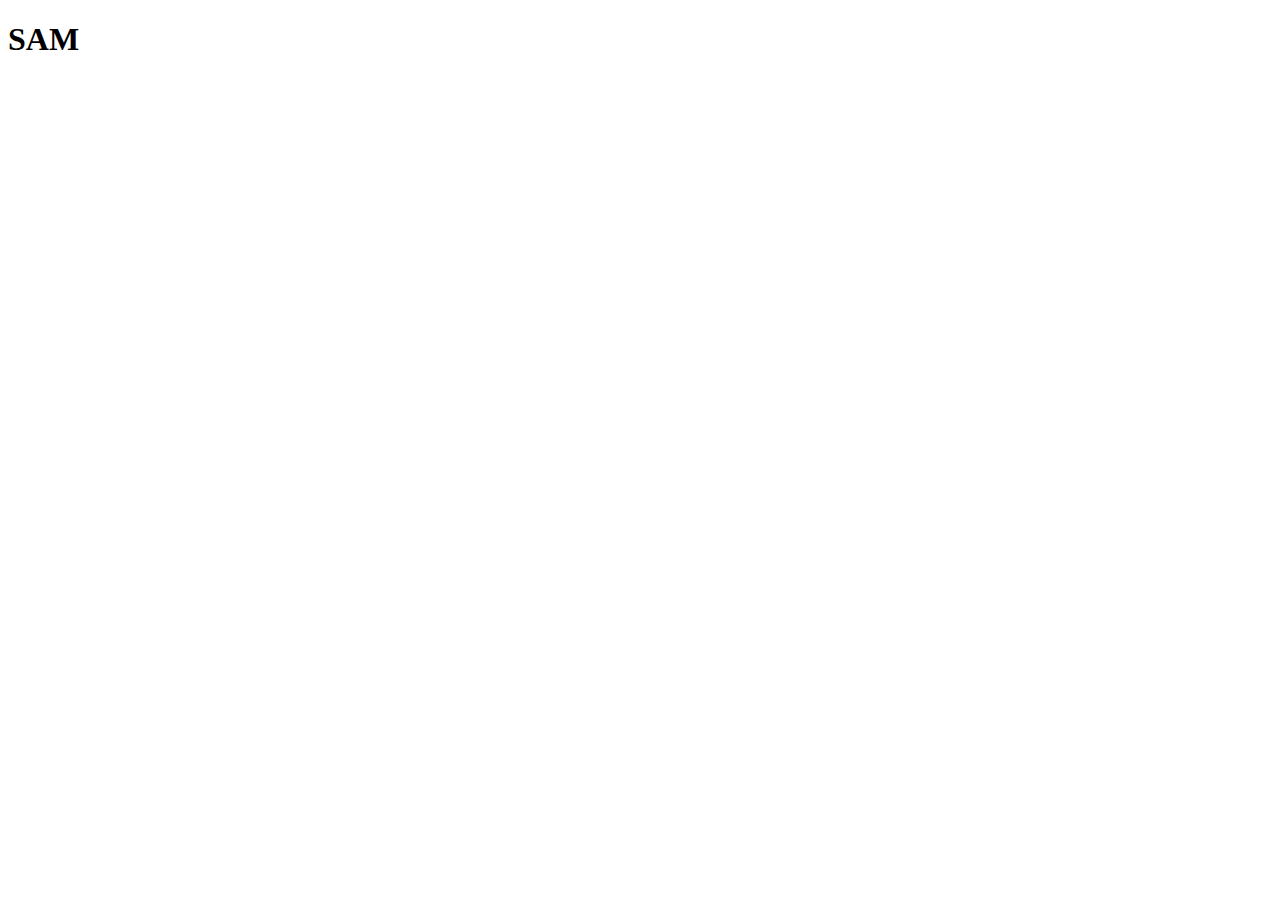
==== index.html @ 5a570daf "initialize" ====
<!DOCTYPE html>
<html lang="en">
<head>
    <meta charset="UTF-8">
    <meta http-equiv="X-UA-Compatible" content="IE=edge">
    <meta name="viewport" content="width=device-width, initial-scale=1.0">
    <title>Document</title>
</head>
<body>
    <h1>SAM</h1>
</body>
</html>
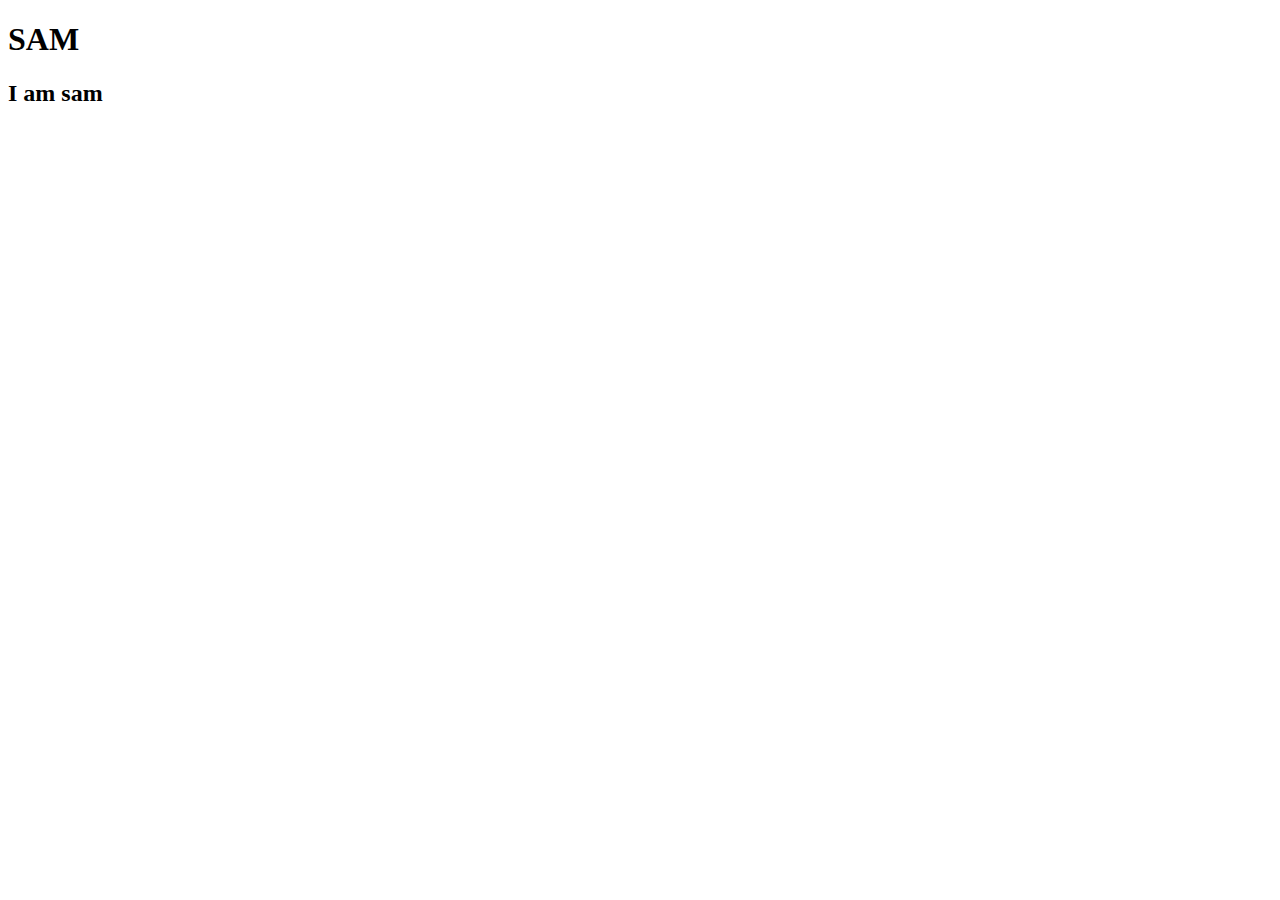
==== commit c18b3023: "added a comment" ====
--- a/index.html
+++ b/index.html
@@ -8,5 +8,7 @@
 </head>
 <body>
     <h1>SAM</h1>
+    <h2>I am sam</h2>
 </body>
-</html>+</html>
+<!-- this is a comment to test my commit-->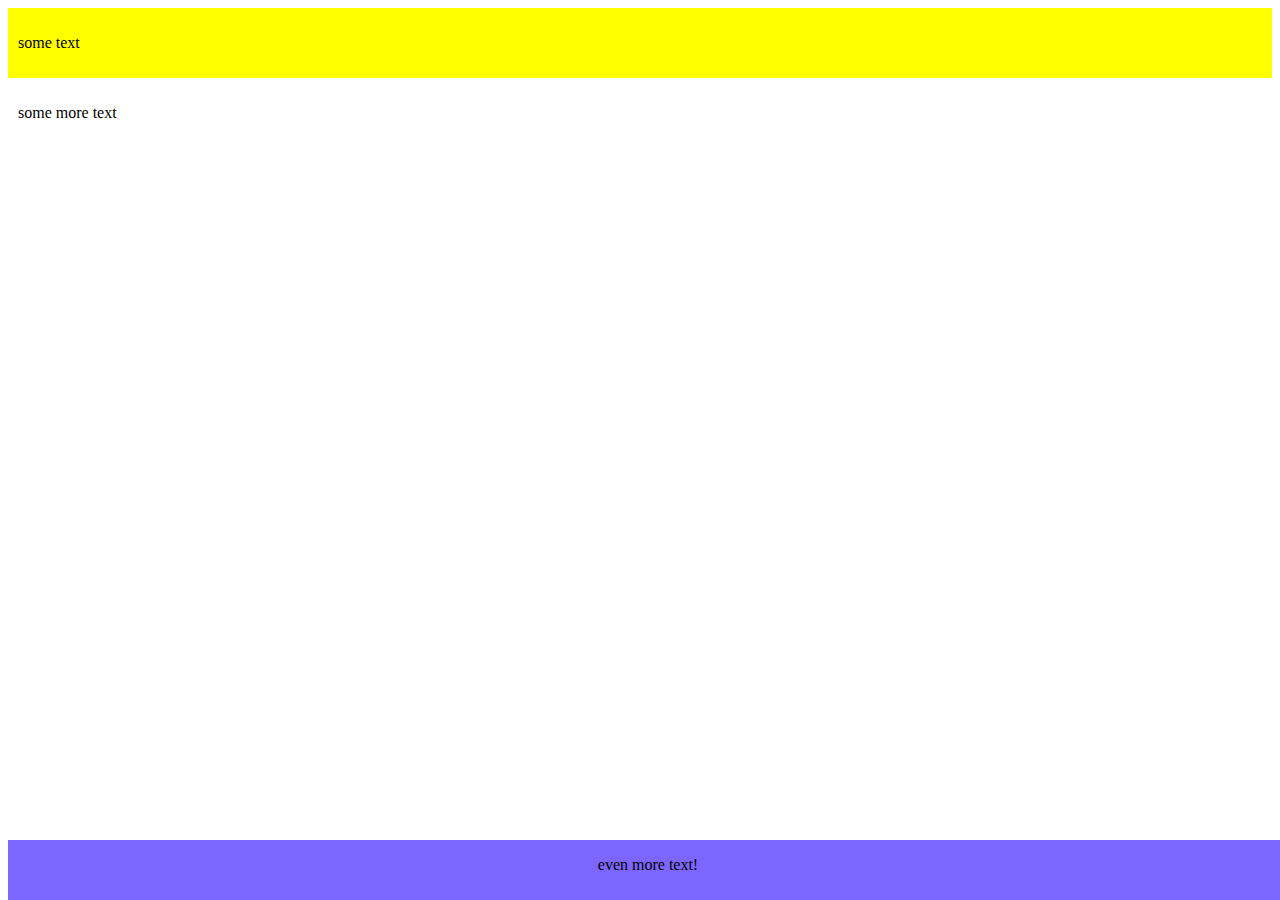
==== commit 7f235b8f: "added header and footer" ====
--- a/index.html
+++ b/index.html
@@ -1,14 +1,26 @@
 <!DOCTYPE html>
 <html lang="en">
+
 <head>
     <meta charset="UTF-8">
     <meta http-equiv="X-UA-Compatible" content="IE=edge">
     <meta name="viewport" content="width=device-width, initial-scale=1.0">
-    <title>Document</title>
+    <title>SamSite</title>
+    <link rel="shortcut icon" href="favicon-32x32.png" type="image/x-icon" />
+    <link rel="stylesheet" href="style.css">
 </head>
-<body>
-    <h1>SAM</h1>
-    <h2>I am sam</h2>
-</body>
+
+<div id="container">
+    <div id="header">
+        <p>some text</p>
+    </div>
+    <div id="body">
+        <p>some more text</p>
+    </div>
+    <div id="footer">
+        <p>even more text!</p>
+    </div>
+</div>
+
 </html>
 <!-- this is a comment to test my commit-->--- a/style.css
+++ b/style.css
@@ -0,0 +1,23 @@
+.container{
+    min-height: 100%;
+    position: relative;
+}
+
+#header {
+    background:#ff0;
+    padding:10px;
+}
+
+#body {
+    padding:10px;
+    padding-bottom:60px;   /* Height of the footer */
+}
+
+#footer {
+    position:absolute;
+    bottom:0;
+    width:100%;
+    height:60px;   /* Height of the footer */
+    background:rgb(125, 102, 255);
+    text-align: center;
+}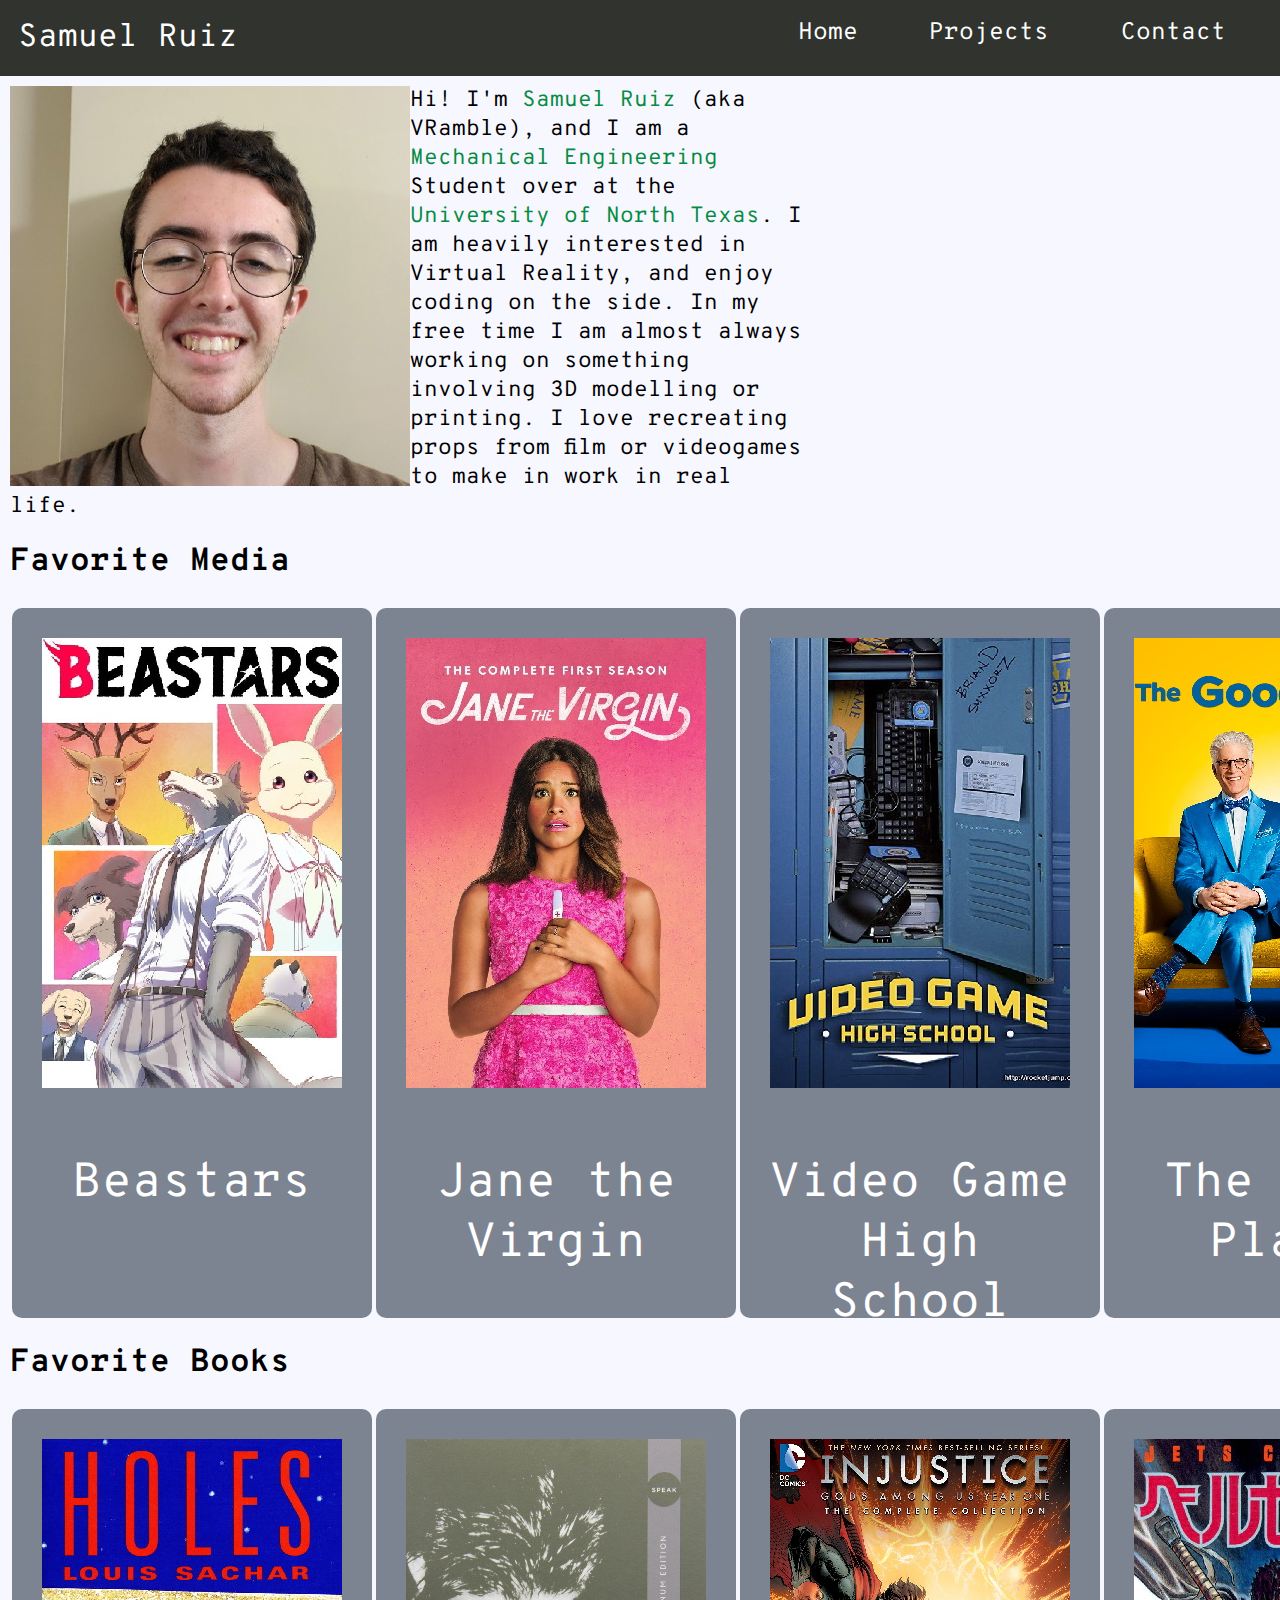
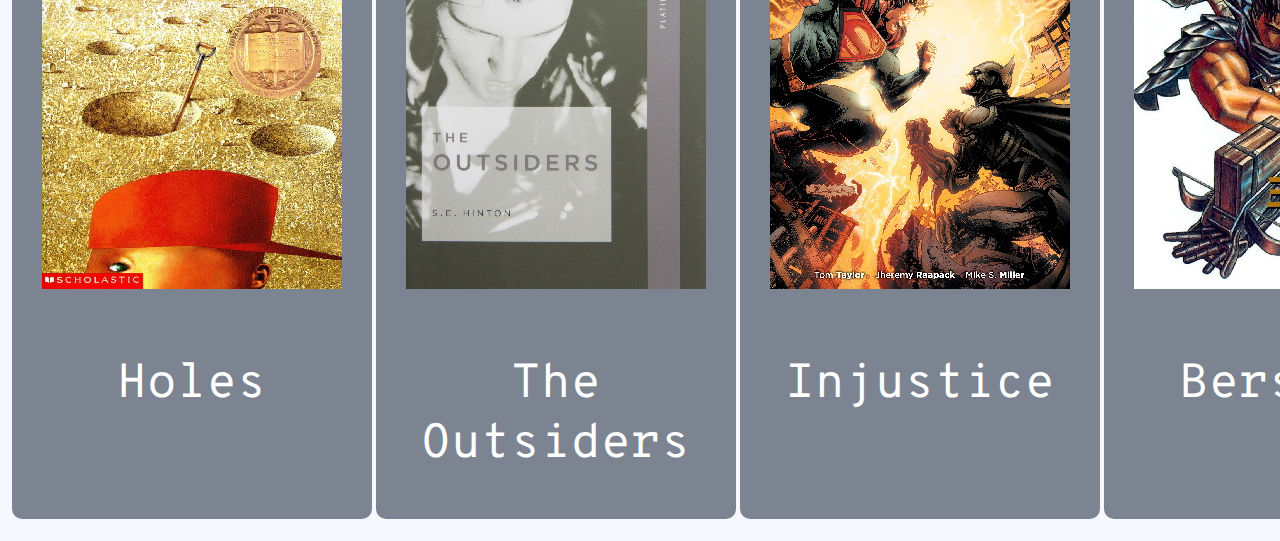
==== commit dc370bb7: "favorites" ====
--- a/index.html
+++ b/index.html
@@ -6,21 +6,71 @@
     <meta http-equiv="X-UA-Compatible" content="IE=edge">
     <meta name="viewport" content="width=device-width, initial-scale=1.0">
     <title>SamSite</title>
-    <link rel="shortcut icon" href="favicon-32x32.png" type="image/x-icon" />
+    <link rel="shortcut icon" href="images/other/favicon-32x32.png" type="image/x-icon" />
     <link rel="stylesheet" href="style.css">
+    <link rel="preconnect" href="https://fonts.googleapis.com">
+    <link rel="preconnect" href="https://fonts.gstatic.com" crossorigin>
+    <link href="https://fonts.googleapis.com/css2?family=Overpass+Mono:wght@300&display=swap" rel="stylesheet"> 
 </head>
 
-<div id="container">
-    <div id="header">
-        <p>some text</p>
+<body style="margin-top: 0;margin-bottom: 0;margin-left: 0;margin-right: 0;" bgcolor="#F7F7FF">
+    <div id="container">
+        <div id="header">
+            <div class="big header2">Samuel Ruiz</div>
+            <div class="medium header2" style="float: right; width: 500px;">
+                <div class="contact" style="font-family: 'Overpass Mono', monospace;">
+                    <a href="index.html" class="textbutton" style="font-family: 'Overpass Mono', monospace;">Home</a>
+                    <a href="projects.html" class="textbutton" style="font-family: 'Overpass Mono', monospace;">Projects</a>
+                    <a href="contact.html" class="textbutton" style="font-family: 'Overpass Mono', monospace;">Contact</a>
+                </div>
+            </div>
+        </div>
+        <div id="body">
+            <div style="text-align: left;width: 800px;font-size: 139%;">
+                <img src="images/other/sam.jpg" alt="" align="left"> Hi! I'm <span style="color: #058C42;"> Samuel Ruiz</span> (aka VRamble), and I am a <span style="color: #058C42;">Mechanical Engineering</span> Student over at the <span style="color: #058C42;">University of North Texas</span>. I am heavily interested in Virtual Reality, and enjoy coding on the side. In my free time I am almost always working on something involving 3D modelling or printing. I love recreating props from film or videogames to make in work in real life.
+            </div>
+            <h1>Favorite Media</h1>
+            <div class="contact">
+                <div class="box" style="font-size: 300%;width:350px;height: 650px;" onclick="window.open('https://www.justwatch.com/us/tv-show/beastars')">
+                    <img src="images/media/beastars.jpg" alt="">
+                    <p>Beastars</p>
+                </div>
+                <div class="box" style="font-size: 300%;width:350px;height: 650px;" onclick="window.open('https://www.justwatch.com/us/tv-show/jane-the-virgin')">
+                    <img src="images/media/jane.jpg" alt="">
+                    <p>Jane the Virgin</p>
+                </div>
+                <div class="box" style="font-size: 300%;width:350px;height: 650px;" onclick="window.open('https://www.youtube.com/watch?v=1JqR3GVqib4&list=PLsMtUWKCmBPRFzqglpk4YQlNFy8wzSXBN')">
+                    <img src="images/media/vghs.jpg" alt="">
+                    <p>Video Game High School</p>
+                </div>
+                <div class="box" style="font-size: 300%;width:350px;height: 650px;" onclick="window.open('https://www.justwatch.com/us/tv-show/the-good-place')">
+                    <img src="images/media/good.jpg" alt="">
+                    <p>The Good Place</p>
+                </div>
+            </div>
+
+            <h1>Favorite Books</h1>
+            <div class="contact">
+                <div class="box" style="font-size: 300%;width:350px;height: 650px;" onclick="window.open('https://www.amazon.com/Holes-Louis-Sachar/dp/0440414806/ref=tmm_pap_swatch_0?_encoding=UTF8&qid=1641278933&sr=8-2')">
+                    <img src="images/media/hole.jpg" alt="">
+                    <p>Holes</p>
+                </div>
+                <div class="box" style="font-size: 300%;width:350px;height: 650px;" onclick="window.open('https://www.amazon.com/Outsiders-S-Hinton/dp/014240733X/ref=sr_1_3?crid=JMTJ6HSOSQF1&keywords=the+outsiders&qid=1641279081&sprefix=the+outsider%2Caps%2C135&sr=8-3')">
+                    <img src="images/media/out.jpg" alt="">
+                    <p>The Outsiders</p>
+                </div>
+                <div class="box" style="font-size: 300%;width:350px;height: 650px;" onclick="window.open('https://www.amazon.com/Injustice-Gods-Among-Complete-Collection/dp/1401262791/ref=sr_1_2?crid=1RMBV7RVLC87X&keywords=injustice&qid=1641279272&sprefix=injusti%2Caps%2C134&sr=8-2')">
+                    <img src="images/media/inj.jpg" alt="">
+                    <p>Injustice</p>
+                </div>
+                <div class="box" style="font-size: 300%;width:350px;height: 650px;" onclick="window.open('https://www.amazon.com/Berserk-Vol-1-Kentaro-Miura/dp/1593070209/ref=sr_1_8?crid=20WRT6BQB92CI&keywords=berserk&qid=1641279502&sprefix=berse%2Caps%2C143&sr=8-8')">
+                    <img src="images/media/ber.jpg" alt="">
+                    <p>Berserk</p>
+                </div>
+            </div>
+        </div>
     </div>
-    <div id="body">
-        <p>some more text</p>
-    </div>
-    <div id="footer">
-        <p>even more text!</p>
-    </div>
-</div>
+</body>
 
 </html>
 <!-- this is a comment to test my commit-->--- a/style.css
+++ b/style.css
@@ -4,20 +4,93 @@
 }
 
 #header {
-    background:#ff0;
-    padding:10px;
+    background: #30332E;
+    padding: 2vh;
+    font-family: 'Overpass Mono', monospace;
+    color: white;
+}
+
+.big{
+    font-size: 200%;
+}
+
+.medium{
+    font-size: 150%;
 }
 
 #body {
     padding:10px;
-    padding-bottom:60px;   /* Height of the footer */
+    padding-bottom:2vh;   /* Height of the footer */
+    font-family: 'Overpass Mono', monospace;
 }
 
 #footer {
     position:absolute;
     bottom:0;
     width:100%;
-    height:60px;   /* Height of the footer */
-    background:rgb(125, 102, 255);
+    height:8vh;   /* Height of the footer */
+    background: #30332E;
+    font-family: 'Overpass Mono', monospace;
+}
+
+.contact{
+    display: flex;
+    align-items: center;
+    justify-content: space-around;
+    font-family: 'Overpass Mono', monospace;
+}
+
+.button {
+    border: none;
+    color: white;
+    padding: 15px 32px;
+    border-radius: 10px;
     text-align: center;
+    text-decoration: none;
+    display: inline-block;
+    font-size: 16px;
+    margin: 4px 2px;
+    cursor: pointer;
+    background-color: #16DB65;
+}
+
+.box {
+    border: none;
+    color: white;
+    padding: 30px 30px;
+    border-radius: 10px;
+    text-align: center;
+    text-decoration: none;
+    display: inline-block;
+    font-size: 16px;
+    margin: 4px 2px;
+    cursor: pointer;
+    background-color: #7D8491;
+}
+
+.box:hover{
+    background-color: #30332E;
+}
+
+.textbutton{
+    border: none;
+    color: white;
+    text-align: center;
+    text-decoration: none;
+    display: inline-block;
+    font-size: 100%;
+    cursor: pointer;
+    background-color: #30332E;
+}
+
+.textbutton:hover{
+    color:darkgrey;
+}
+
+.button:hover{
+    background-color: #058C42;
+}
+
+.header2{
+    display: inline-block;
 }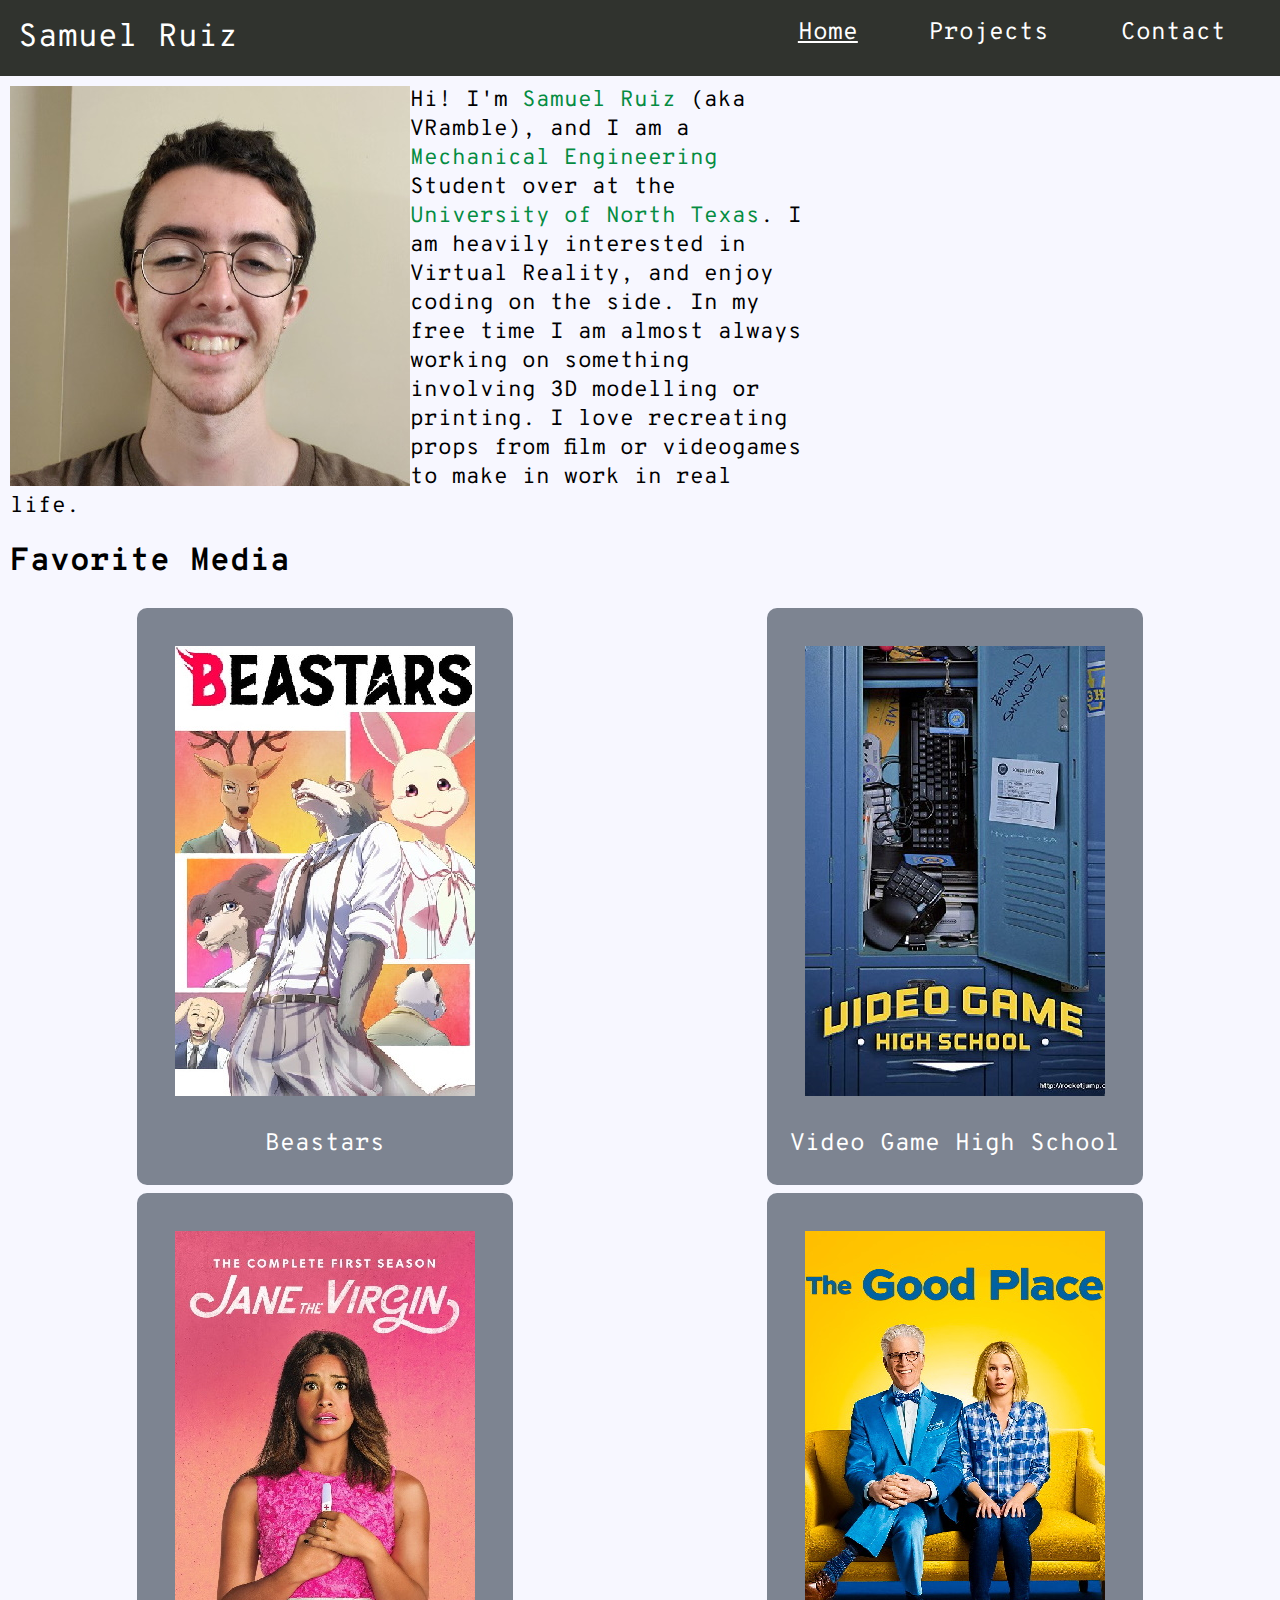
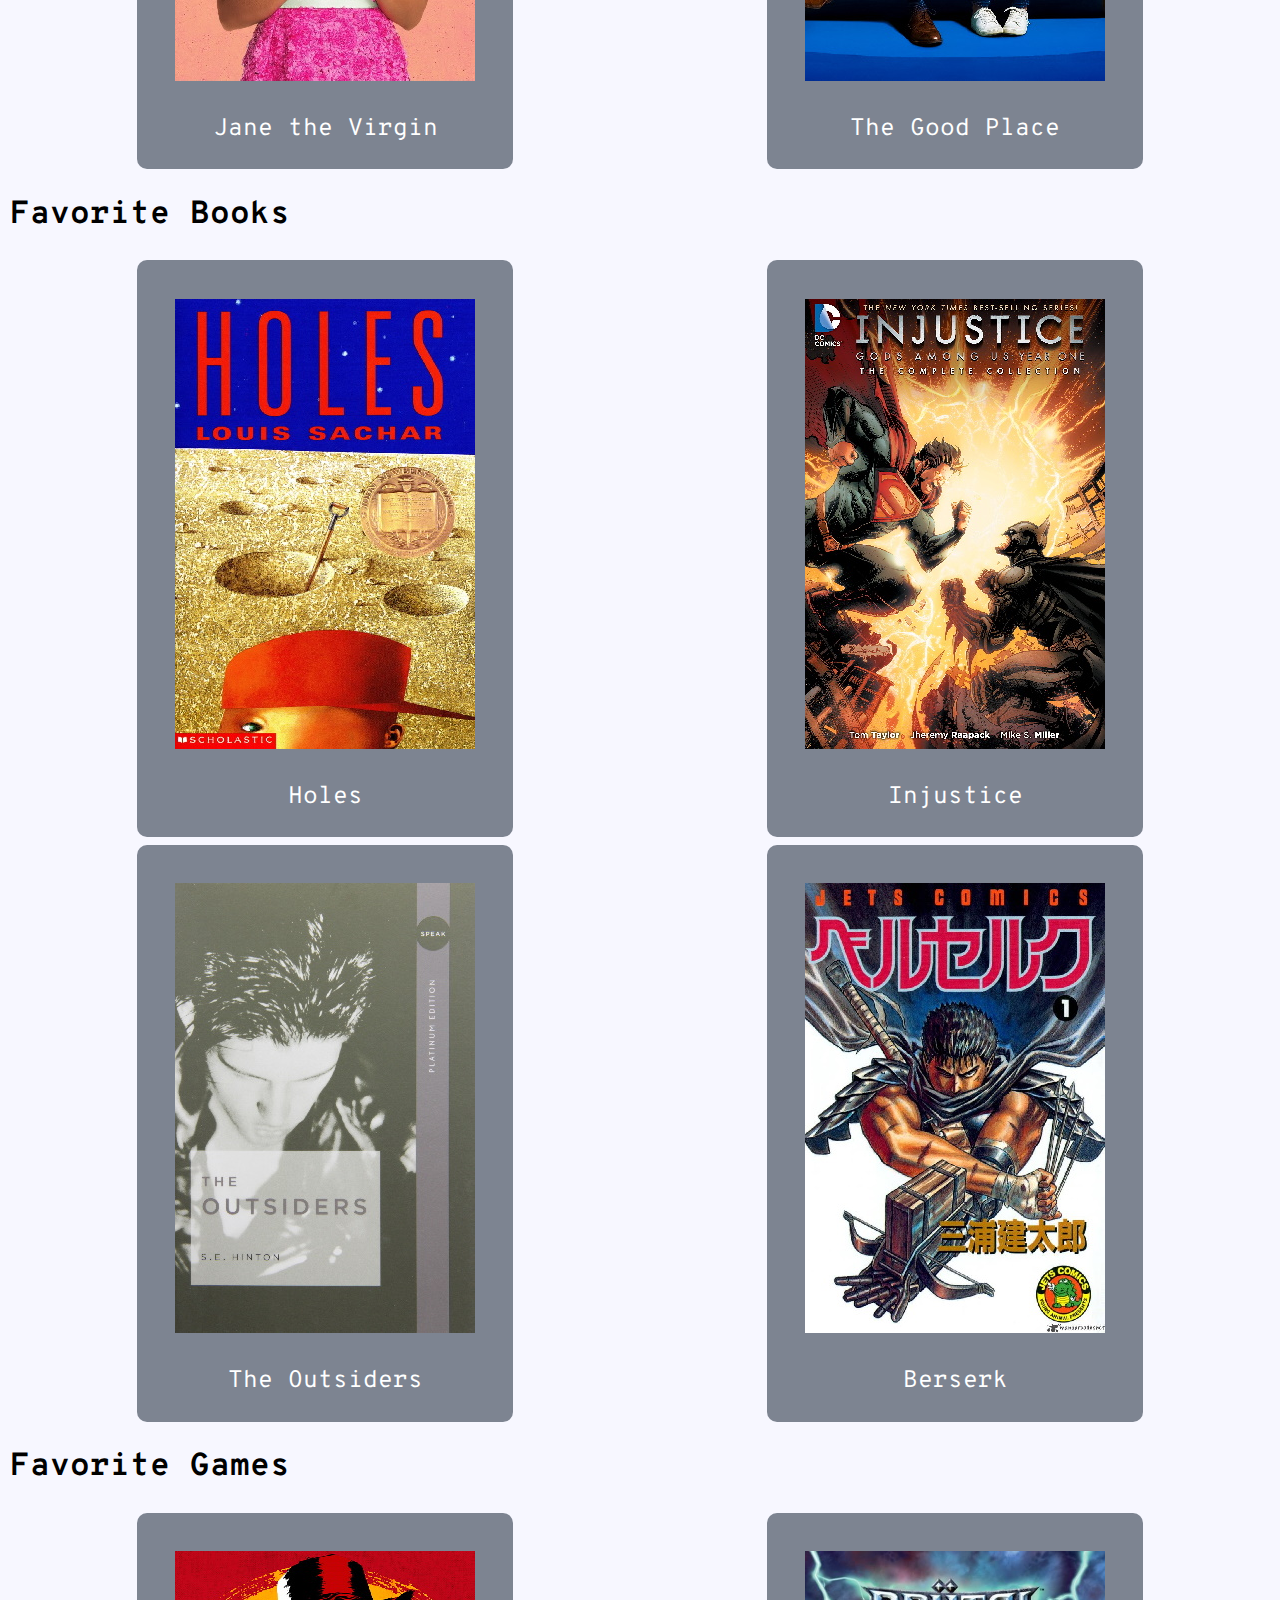
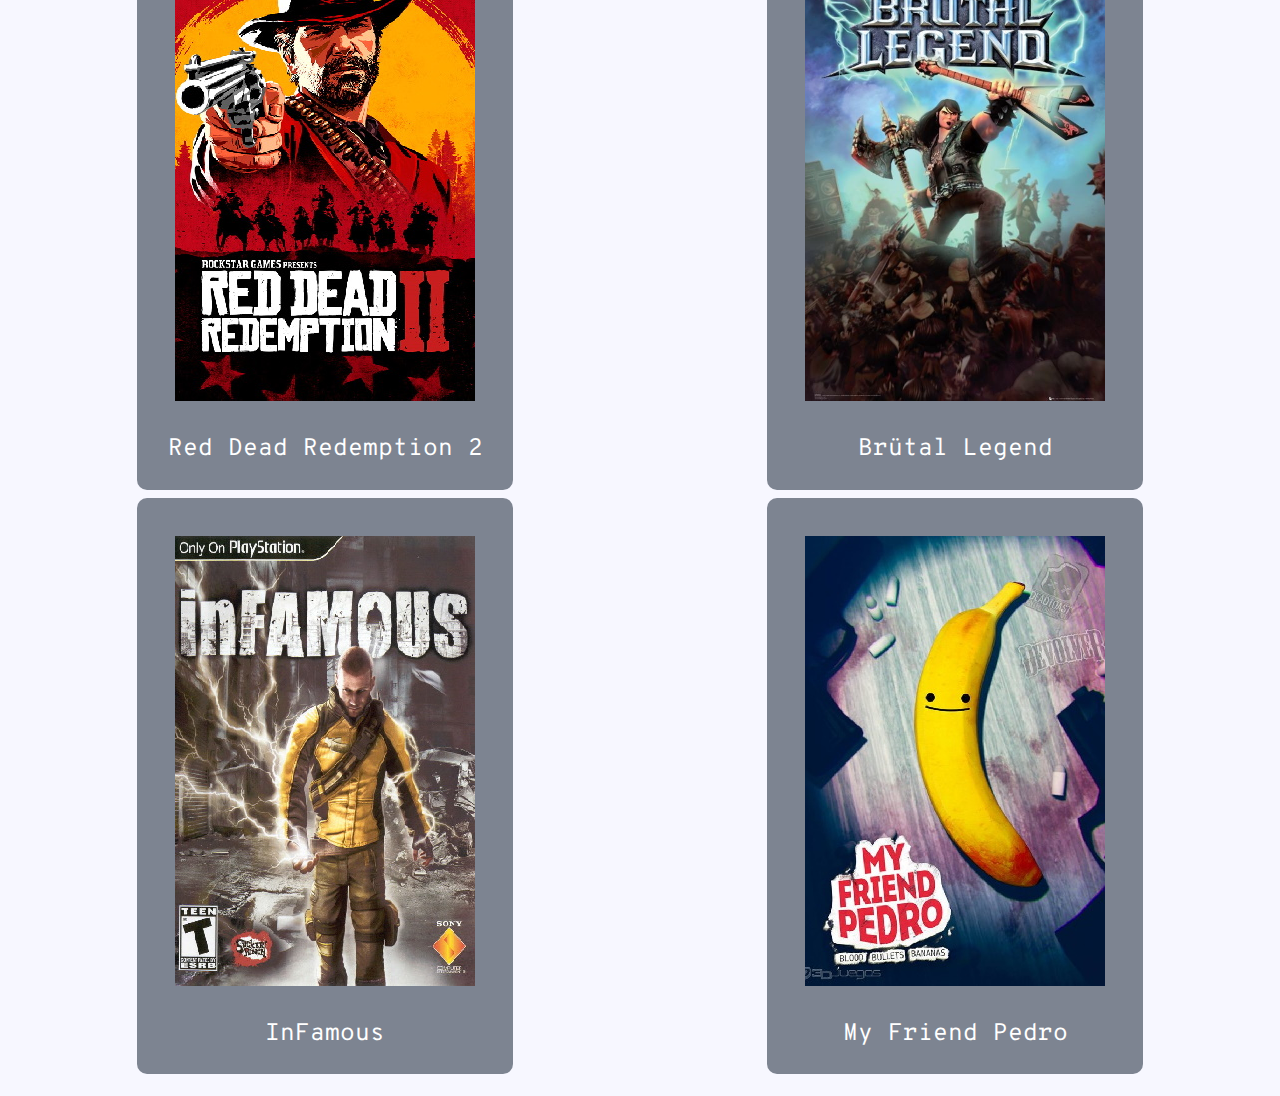
==== commit e3af28bd: "mobile" ====
--- a/index.html
+++ b/index.html
@@ -17,56 +17,88 @@
     <div id="container">
         <div id="header">
             <div class="big header2">Samuel Ruiz</div>
-            <div class="medium header2" style="float: right; width: 500px;">
+            <div class="medium pcheader header2">
                 <div class="contact" style="font-family: 'Overpass Mono', monospace;">
-                    <a href="index.html" class="textbutton" style="font-family: 'Overpass Mono', monospace;">Home</a>
+                    <a href="index.html" class="textbutton" style="font-family: 'Overpass Mono', monospace;"><u>Home</u></a>
                     <a href="projects.html" class="textbutton" style="font-family: 'Overpass Mono', monospace;">Projects</a>
                     <a href="contact.html" class="textbutton" style="font-family: 'Overpass Mono', monospace;">Contact</a>
                 </div>
             </div>
         </div>
         <div id="body">
-            <div style="text-align: left;width: 800px;font-size: 139%;">
-                <img src="images/other/sam.jpg" alt="" align="left"> Hi! I'm <span style="color: #058C42;"> Samuel Ruiz</span> (aka VRamble), and I am a <span style="color: #058C42;">Mechanical Engineering</span> Student over at the <span style="color: #058C42;">University of North Texas</span>. I am heavily interested in Virtual Reality, and enjoy coding on the side. In my free time I am almost always working on something involving 3D modelling or printing. I love recreating props from film or videogames to make in work in real life.
+            <div class="introbox">
+                <img class="introimg" src="images/other/sam.jpg" alt="" align="left"> Hi! I'm <span style="color: #058C42;"> Samuel Ruiz</span> (aka VRamble), and I am a <span style="color: #058C42;">Mechanical Engineering</span> Student over at the <span style="color: #058C42;">University of North Texas</span>. I am heavily interested in Virtual Reality, and enjoy coding on the side. In my free time I am almost always working on something involving 3D modelling or printing. I love recreating props from film or videogames to make in work in real life.
             </div>
             <h1>Favorite Media</h1>
             <div class="contact">
-                <div class="box" style="font-size: 300%;width:350px;height: 650px;" onclick="window.open('https://www.justwatch.com/us/tv-show/beastars')">
-                    <img src="images/media/beastars.jpg" alt="">
-                    <p>Beastars</p>
+                <div class="media">
+                    <div class="box" onclick="window.open('https://www.justwatch.com/us/tv-show/beastars')">
+                        <img class="logo" src="images/media/beastars.jpg" alt="">
+                        <p>Beastars</p>
+                    </div>
+                    <div class="box" onclick="window.open('https://www.justwatch.com/us/tv-show/jane-the-virgin')">
+                        <img class="logo" src="images/media/jane.jpg" alt="">
+                        <p>Jane the Virgin</p>
+                    </div>
                 </div>
-                <div class="box" style="font-size: 300%;width:350px;height: 650px;" onclick="window.open('https://www.justwatch.com/us/tv-show/jane-the-virgin')">
-                    <img src="images/media/jane.jpg" alt="">
-                    <p>Jane the Virgin</p>
-                </div>
-                <div class="box" style="font-size: 300%;width:350px;height: 650px;" onclick="window.open('https://www.youtube.com/watch?v=1JqR3GVqib4&list=PLsMtUWKCmBPRFzqglpk4YQlNFy8wzSXBN')">
-                    <img src="images/media/vghs.jpg" alt="">
-                    <p>Video Game High School</p>
-                </div>
-                <div class="box" style="font-size: 300%;width:350px;height: 650px;" onclick="window.open('https://www.justwatch.com/us/tv-show/the-good-place')">
-                    <img src="images/media/good.jpg" alt="">
-                    <p>The Good Place</p>
+                <div class="media">
+                    <div class="box" onclick="window.open('https://www.youtube.com/watch?v=1JqR3GVqib4&list=PLsMtUWKCmBPRFzqglpk4YQlNFy8wzSXBN')">
+                        <img class="logo" src="images/media/vghs.jpg" alt="">
+                        <p>Video Game High School</p>
+                    </div>
+                    <div class="box" onclick="window.open('https://www.justwatch.com/us/tv-show/the-good-place')">
+                        <img class="logo" src="images/media/good.jpg" alt="">
+                        <p>The Good Place</p>
+                    </div>
                 </div>
             </div>
 
             <h1>Favorite Books</h1>
             <div class="contact">
-                <div class="box" style="font-size: 300%;width:350px;height: 650px;" onclick="window.open('https://www.amazon.com/Holes-Louis-Sachar/dp/0440414806/ref=tmm_pap_swatch_0?_encoding=UTF8&qid=1641278933&sr=8-2')">
-                    <img src="images/media/hole.jpg" alt="">
-                    <p>Holes</p>
+                <div class="media">
+                    <div class="box" onclick="window.open('https://www.amazon.com/Holes-Louis-Sachar/dp/0440414806/ref=tmm_pap_swatch_0?_encoding=UTF8&qid=1641278933&sr=8-2')">
+                        <img class="logo" src="images/media/hole.jpg" alt="">
+                        <p>Holes</p>
+                    </div>
+                    <div class="box" onclick="window.open('https://www.amazon.com/Outsiders-S-Hinton/dp/014240733X/ref=sr_1_3?crid=JMTJ6HSOSQF1&keywords=the+outsiders&qid=1641279081&sprefix=the+outsider%2Caps%2C135&sr=8-3')">
+                        <img class="logo" src="images/media/out.jpg" alt="">
+                        <p>The Outsiders</p>
+                    </div>
                 </div>
-                <div class="box" style="font-size: 300%;width:350px;height: 650px;" onclick="window.open('https://www.amazon.com/Outsiders-S-Hinton/dp/014240733X/ref=sr_1_3?crid=JMTJ6HSOSQF1&keywords=the+outsiders&qid=1641279081&sprefix=the+outsider%2Caps%2C135&sr=8-3')">
-                    <img src="images/media/out.jpg" alt="">
-                    <p>The Outsiders</p>
+                <div class="media">
+                    <div class="box" onclick="window.open('https://www.amazon.com/Injustice-Gods-Among-Complete-Collection/dp/1401262791/ref=sr_1_2?crid=1RMBV7RVLC87X&keywords=injustice&qid=1641279272&sprefix=injusti%2Caps%2C134&sr=8-2')">
+                        <img class="logo" src="images/media/inj.jpg" alt="">
+                        <p>Injustice</p>
+                    </div>
+                    <div class="box" onclick="window.open('https://www.amazon.com/Berserk-Vol-1-Kentaro-Miura/dp/1593070209/ref=sr_1_8?crid=20WRT6BQB92CI&keywords=berserk&qid=1641279502&sprefix=berse%2Caps%2C143&sr=8-8')">
+                        <img class="logo" src="images/media/ber.jpg" alt="">
+                        <p>Berserk</p>
+                    </div>
                 </div>
-                <div class="box" style="font-size: 300%;width:350px;height: 650px;" onclick="window.open('https://www.amazon.com/Injustice-Gods-Among-Complete-Collection/dp/1401262791/ref=sr_1_2?crid=1RMBV7RVLC87X&keywords=injustice&qid=1641279272&sprefix=injusti%2Caps%2C134&sr=8-2')">
-                    <img src="images/media/inj.jpg" alt="">
-                    <p>Injustice</p>
+            </div>
+            <h1>Favorite Games</h1>
+            <div class="contact">
+                <div class="media">
+                    <div class="box" onclick="window.open('')">
+                        <img src="images/media/red.jpg" alt="" class="logo">
+                        <p>Red Dead Redemption 2</p>
+                    </div>
+                    <div class="box" onclick="window.open('')">
+                        <img src="images/media/inf.jpg" alt="" class="logo">
+                        <p>InFamous</p>
+                    </div>
                 </div>
-                <div class="box" style="font-size: 300%;width:350px;height: 650px;" onclick="window.open('https://www.amazon.com/Berserk-Vol-1-Kentaro-Miura/dp/1593070209/ref=sr_1_8?crid=20WRT6BQB92CI&keywords=berserk&qid=1641279502&sprefix=berse%2Caps%2C143&sr=8-8')">
-                    <img src="images/media/ber.jpg" alt="">
-                    <p>Berserk</p>
+                <div class="media">
+                    <div class="box" onclick="window.open('')">
+                        <img src="images/media/brut.jpg" alt="" class="logo">
+                        <p>Brütal Legend</p>
+                    </div>
+                    <div class="box" onclick="window.open('')">
+                        <img src="images/media/ped.jpg" alt="" class="logo">
+                        <p>My Friend Pedro</p>
+                    </div>
                 </div>
+            </div>
             </div>
         </div>
     </div>
--- a/style.css
+++ b/style.css
@@ -1,6 +1,112 @@
-.container{
-    min-height: 100%;
-    position: relative;
+@media only screen and (min-width:810px){
+    .container{
+        min-height: 100%;
+        position: relative;
+    }
+    .pcheader{
+        float: right;
+        width: 500px;
+    }
+    .header2{
+        display: inline-block;
+    }
+    .button {
+        border: none;
+        color: white;
+        padding: 15px 32px;
+        border-radius: 10px;
+        text-align: center;
+        text-decoration: none;
+        display: inline-block;
+        font-size: 16px;
+        margin: 4px 2px;
+        cursor: pointer;
+        background-color: #16DB65;
+    }
+    .box {
+        border: none;
+        color: white;
+        padding: 3vw 1vw;
+        border-radius: 10px;
+        text-align: center;
+        text-decoration: none;
+        display: inline-block;
+        font-size: 150%;
+        margin: 4px 2px;
+        cursor: pointer;
+        background-color: #7D8491;
+        width: 350px;
+        height: 500px;
+    }
+    .box:hover{
+        background-color: #30332E;
+    }
+    .textbutton:hover{
+        color:darkgrey;
+    }
+    .button:hover{
+        background-color: #058C42;
+    }
+    .header2{
+        display: inline-block;
+    }
+    .media{
+        display: inline-block;
+        text-align: center;
+    }
+    .introbox{
+        text-align: left;
+        width: 800px;
+        font-size: 139%;
+    }
+    .introimg{
+        width: 400px;
+    }
+    .logo{
+        height: 450;
+        width: 300px;
+    }
+}
+
+@media only screen and (max-width:810px){
+    .pcheader{
+        width: 95vw;
+    }
+    .header2{
+        text-align: center;
+    }
+    .introbox{
+        text-align: left;
+        width: 95vw;
+        font-size: 5vw;
+    }
+    .introimg{
+        width: 95vw;
+        align-items: center;
+    }
+    .logo{
+        width: 30vw;
+        height: 45vw;
+    }
+    .media{
+        display: initial;
+        text-align: center;
+    }
+    .box {
+        border: none;
+        color: white;
+        padding: 7vw 1vw;
+        border-radius: 5vw;
+        text-align: center;
+        text-decoration: none;
+        display: inline-block;
+        font-size: 125%;
+        margin: 4px 2px;
+        cursor: pointer;
+        background-color: #7D8491;
+        width: 40vw;
+        height: 60vw;
+    }
 }
 
 #header {
@@ -10,20 +116,15 @@
     color: white;
 }
 
-.big{
-    font-size: 200%;
-}
-
 .medium{
     font-size: 150%;
+    text-underline-position: below;
 }
-
 #body {
     padding:10px;
     padding-bottom:2vh;   /* Height of the footer */
     font-family: 'Overpass Mono', monospace;
 }
-
 #footer {
     position:absolute;
     bottom:0;
@@ -32,46 +133,15 @@
     background: #30332E;
     font-family: 'Overpass Mono', monospace;
 }
-
 .contact{
     display: flex;
     align-items: center;
     justify-content: space-around;
     font-family: 'Overpass Mono', monospace;
 }
-
-.button {
-    border: none;
-    color: white;
-    padding: 15px 32px;
-    border-radius: 10px;
-    text-align: center;
-    text-decoration: none;
-    display: inline-block;
-    font-size: 16px;
-    margin: 4px 2px;
-    cursor: pointer;
-    background-color: #16DB65;
+.big{
+    font-size: 200%;
 }
-
-.box {
-    border: none;
-    color: white;
-    padding: 30px 30px;
-    border-radius: 10px;
-    text-align: center;
-    text-decoration: none;
-    display: inline-block;
-    font-size: 16px;
-    margin: 4px 2px;
-    cursor: pointer;
-    background-color: #7D8491;
-}
-
-.box:hover{
-    background-color: #30332E;
-}
-
 .textbutton{
     border: none;
     color: white;
@@ -81,16 +151,4 @@
     font-size: 100%;
     cursor: pointer;
     background-color: #30332E;
-}
-
-.textbutton:hover{
-    color:darkgrey;
-}
-
-.button:hover{
-    background-color: #058C42;
-}
-
-.header2{
-    display: inline-block;
 }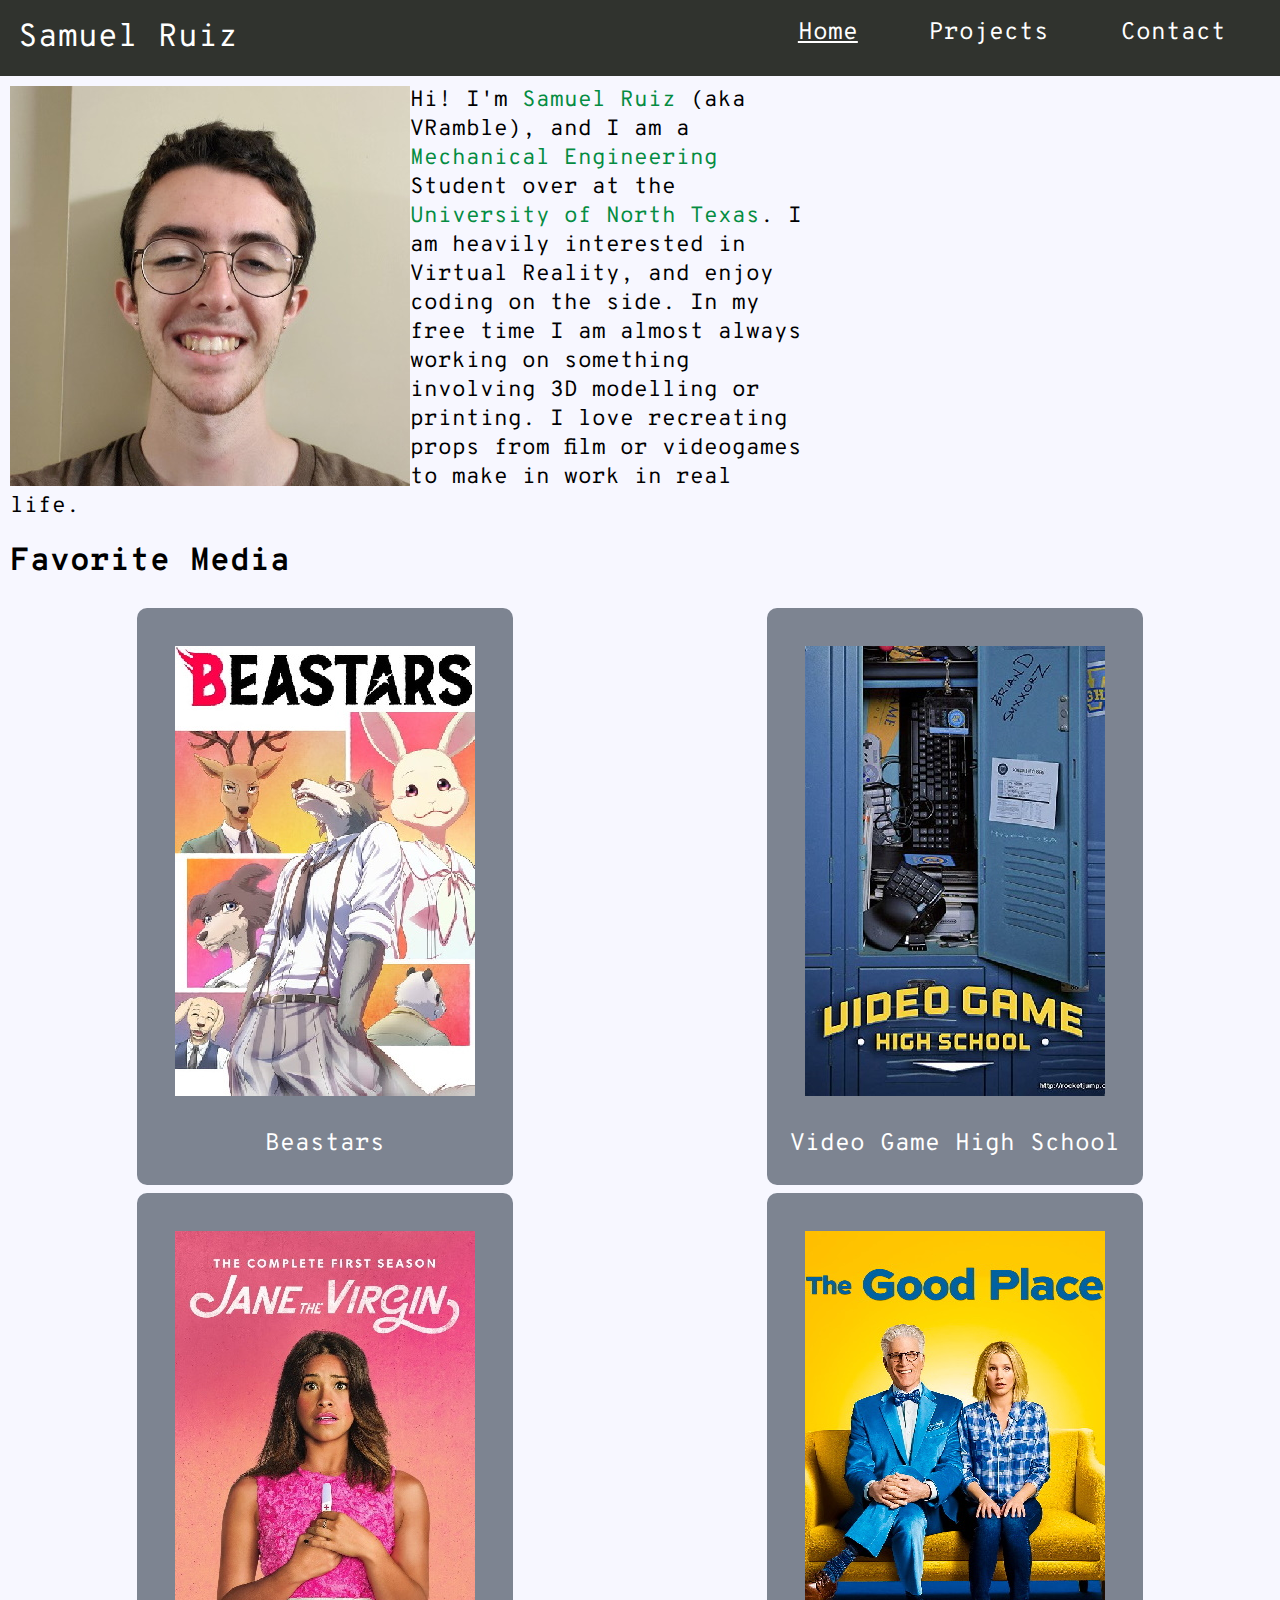
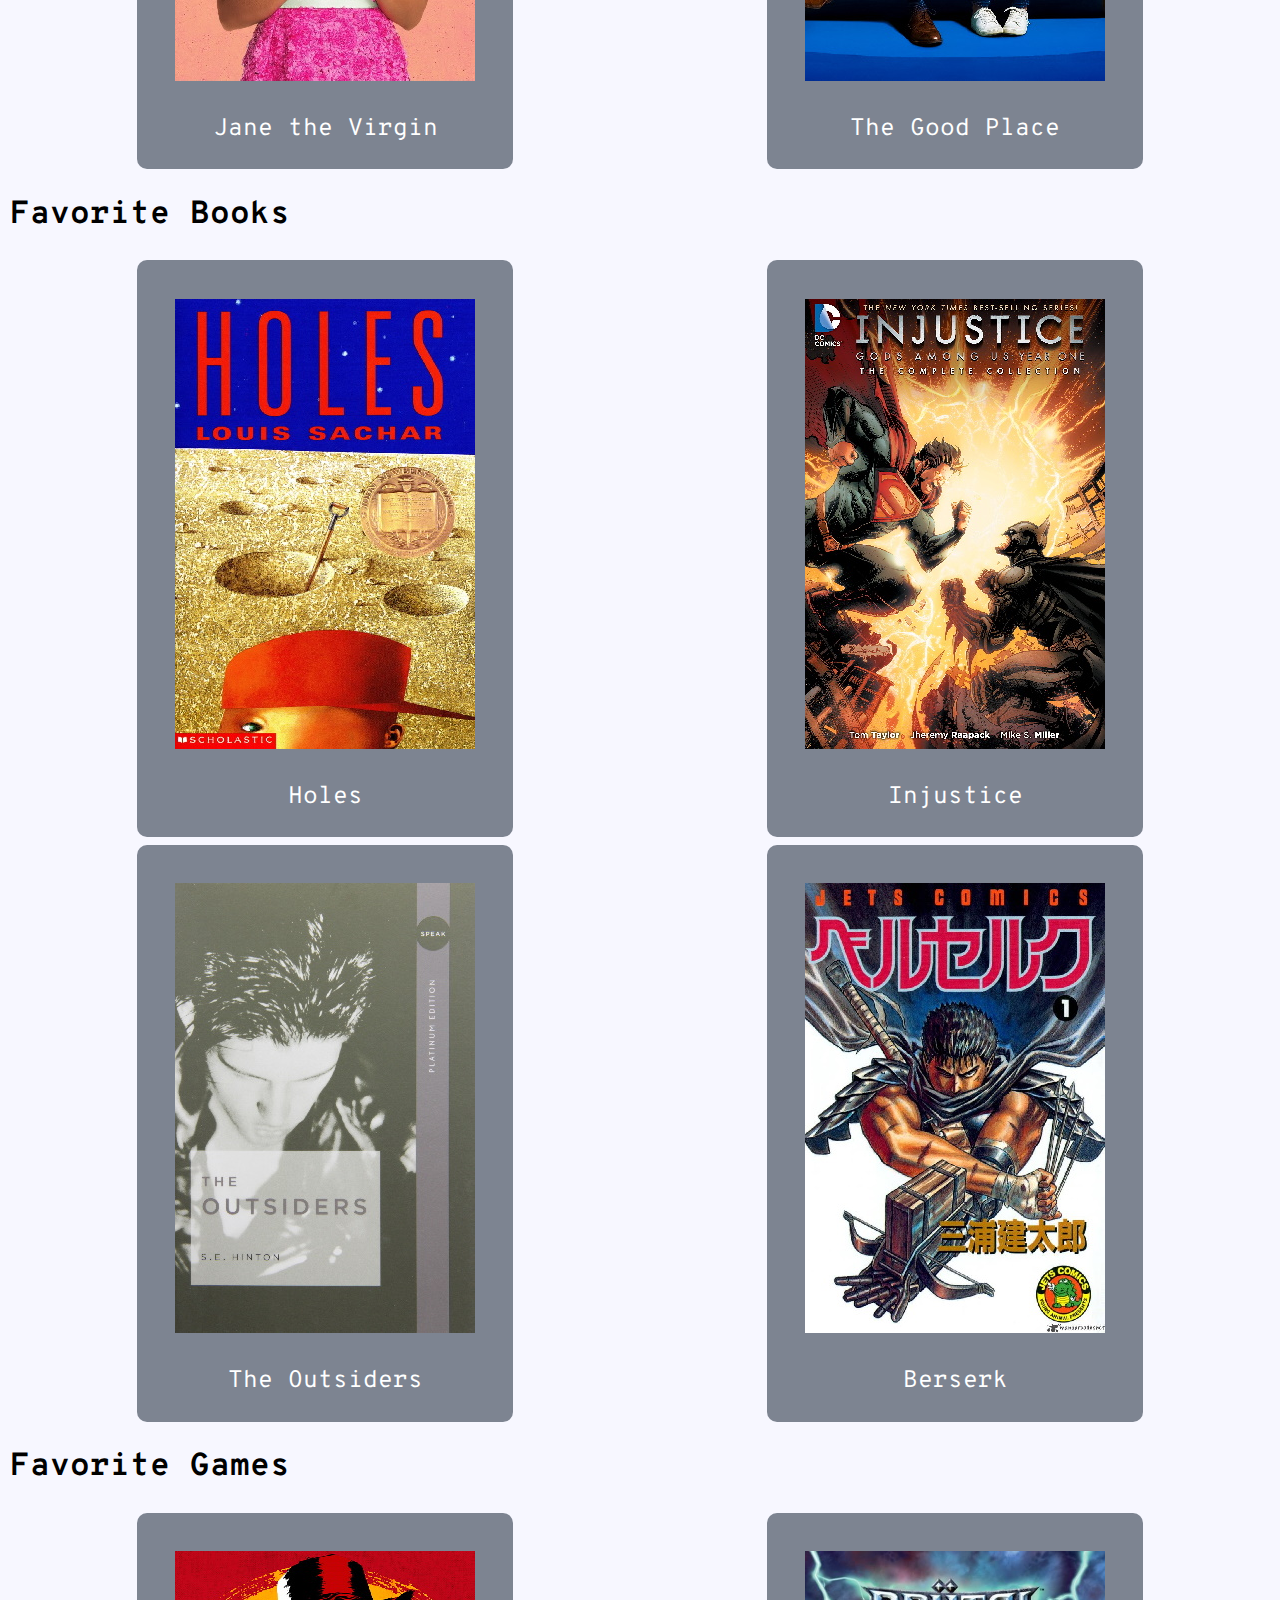
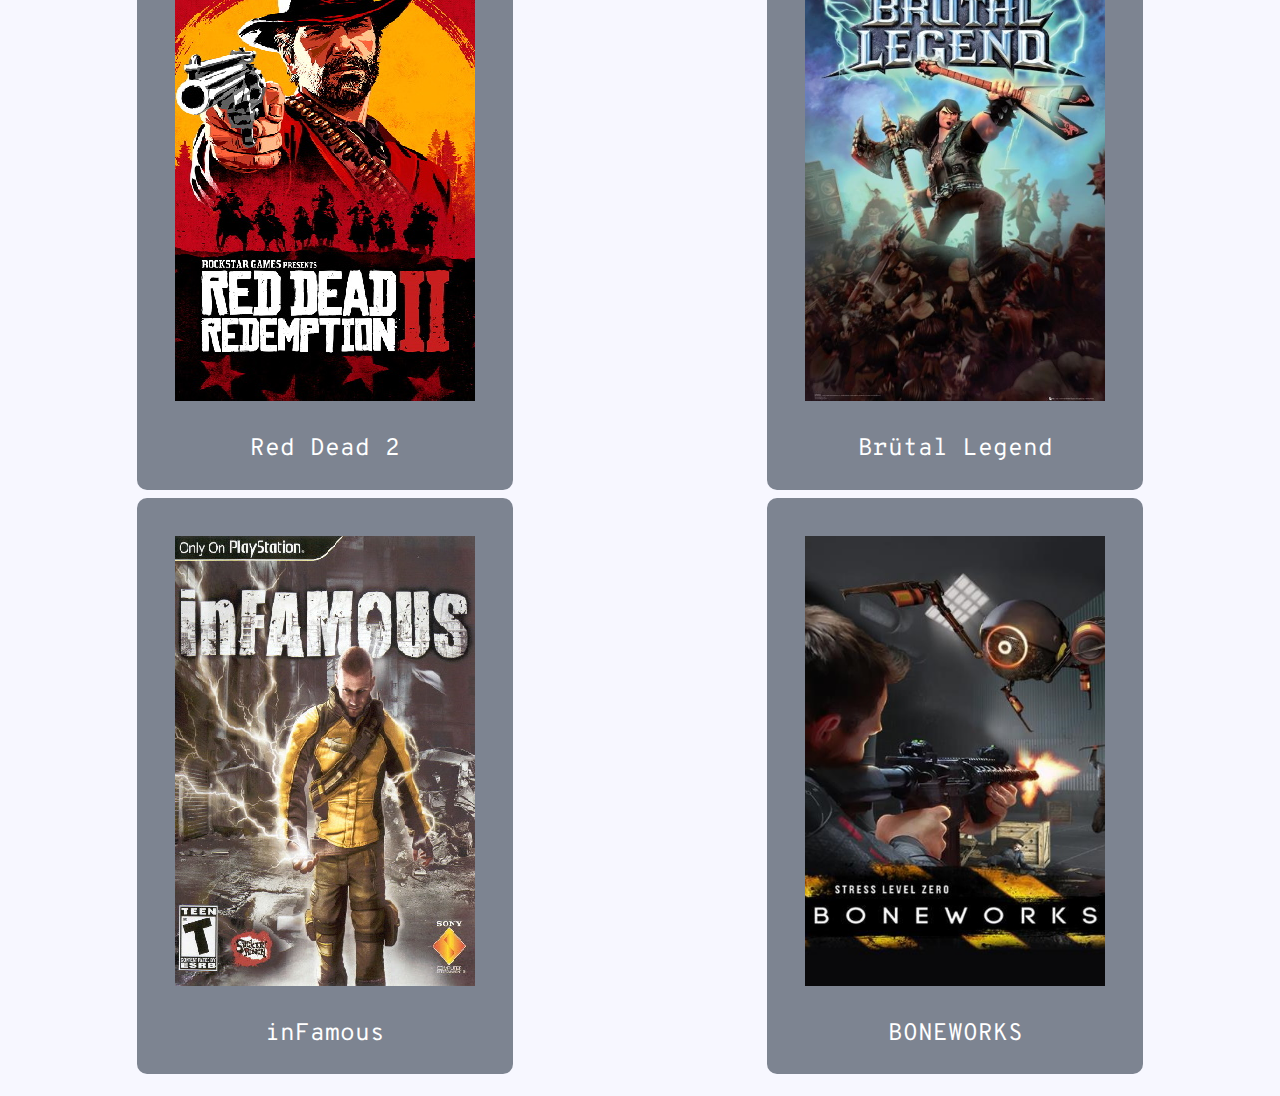
==== commit fc723600: "updated contact page" ====
--- a/index.html
+++ b/index.html
@@ -79,23 +79,23 @@
             <h1>Favorite Games</h1>
             <div class="contact">
                 <div class="media">
-                    <div class="box" onclick="window.open('')">
+                    <div class="box" onclick="window.open('https://isthereanydeal.com/game/reddeadredemptionii/info/')">
                         <img src="images/media/red.jpg" alt="" class="logo">
-                        <p>Red Dead Redemption 2</p>
+                        <p>Red Dead 2</p>
                     </div>
-                    <div class="box" onclick="window.open('')">
+                    <div class="box" onclick="window.open('https://www.ebay.com/sch/i.html?_from=R40&_trksid=p2380057.m570.l1313&_nkw=infamous+1&_sacat=0')">
                         <img src="images/media/inf.jpg" alt="" class="logo">
-                        <p>InFamous</p>
+                        <p>inFamous</p>
                     </div>
                 </div>
                 <div class="media">
-                    <div class="box" onclick="window.open('')">
+                    <div class="box" onclick="window.open('https://isthereanydeal.com/game/brutallegend/info/')">
                         <img src="images/media/brut.jpg" alt="" class="logo">
                         <p>Brütal Legend</p>
                     </div>
-                    <div class="box" onclick="window.open('')">
-                        <img src="images/media/ped.jpg" alt="" class="logo">
-                        <p>My Friend Pedro</p>
+                    <div class="box" onclick="window.open('https://isthereanydeal.com/game/boneworks/info/')">
+                        <img src="images/media/bone.jpg" alt="" class="logo">
+                        <p>BONEWORKS</p>
                     </div>
                 </div>
             </div>
--- a/style.css
+++ b/style.css
@@ -107,6 +107,9 @@
         width: 40vw;
         height: 60vw;
     }
+    .headingt{
+        font-size: 110%;
+    }
 }
 
 #header {
